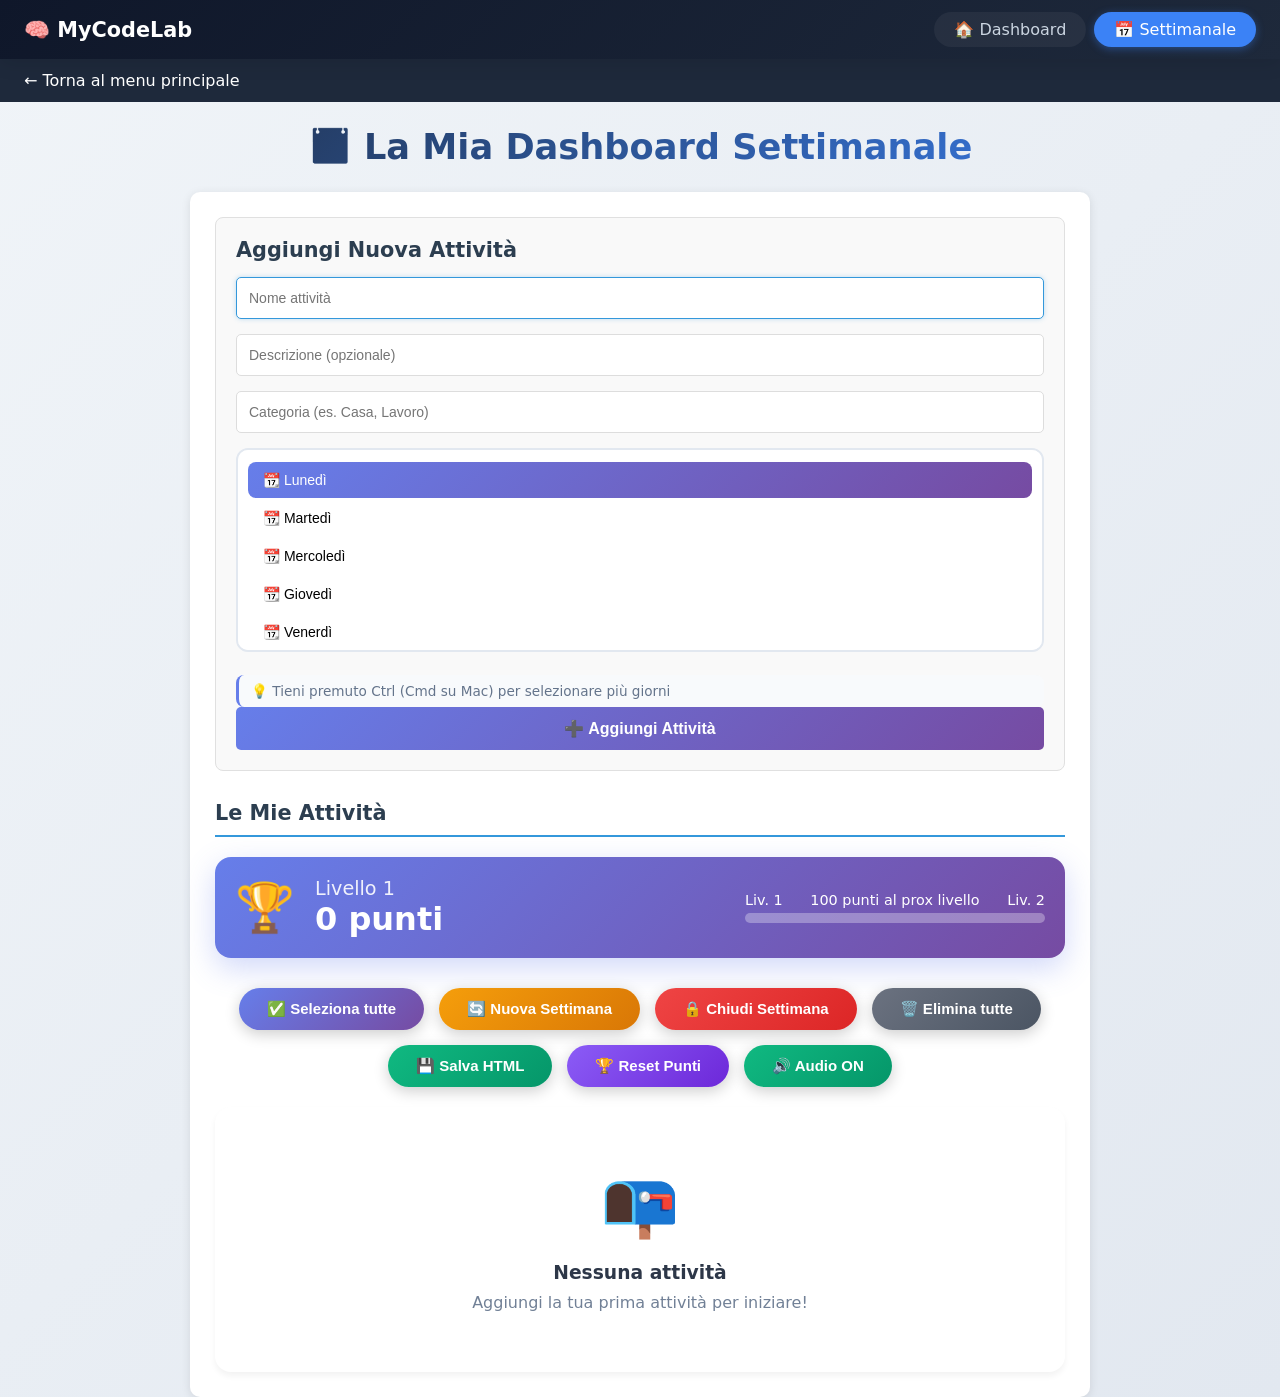
==== tools/index.html @ 1055162e "Primo commit: struttura unificata e dashboard settimanale" ====
<!DOCTYPE html>
<html lang="it">
<head>
    <meta charset="UTF-8">
    <meta name="viewport" content="width=device-width, initial-scale=1.0">
    <title>La Mia Dashboard Settimanale</title>
    <link rel="stylesheet" href="style.css">
    <link rel="stylesheet" href="../shared.css">
    <link rel="stylesheet" href="../navbar.css">
</head>
<body>
    <div class="navbar-universale">
        <div class="navbar-container">
            <div class="navbar-logo">
                🧠 MyCodeLab
            </div>
            <div class="navbar-links">
                <a href="../index.html" class="navbar-link">🏠 Dashboard</a>
                <a href="index.html" class="navbar-link active">📅 Settimanale</a>
            </div>
        </div>
    </div>
    <div style="background: #1e293b; color: white; padding: 12px 24px; margin-bottom: 24px;">
        <a href="../index.html" style="color: white; text-decoration: none; font-weight: 500;">← Torna al menu principale</a>
    </div>

    <h1>📅 La Mia Dashboard Settimanale</h1>

    <div class="contenitore">
        <!-- Zona per inserire una nuova attività -->
        <div class="nuova-attivita">
            <h2>Aggiungi Nuova Attività</h2>
            <input type="text" id="nomeInput" placeholder="Nome attività">
            <input type="text" id="descrizioneInput" placeholder="Descrizione (opzionale)">
            <input type="text" id="categoriaInput" placeholder="Categoria (es. Casa, Lavoro)">
            
            <!-- Menu a tendina MULTIPLO per scegliere i giorni -->
            <select id="giorniSelect" multiple size="5">
                <option value="Lunedì" selected>📆 Lunedì</option>
                <option value="Martedì">📆 Martedì</option>
                <option value="Mercoledì">📆 Mercoledì</option>
                <option value="Giovedì">📆 Giovedì</option>
                <option value="Venerdì">📆 Venerdì</option>
                <option value="Sabato">📆 Sabato</option>
                <option value="Domenica">📆 Domenica</option>
            </select>
            <small class="messaggio-aiuto">
                💡 Tieni premuto Ctrl (Cmd su Mac) per selezionare più giorni
            </small>
            <button id="aggiungiBtn">➕ Aggiungi Attività</button>
        </div>

        <!-- Zona dove visualizzeremo l'elenco delle attività -->
        <div class="lista-attivita">
            <h2>Le Mie Attività</h2>
            <div id="contenitoreAttivita">
                <!-- Qui dentro JavaScript inserirà dinamicamente tutte le attività -->
                <p style="text-align: center; color: #666;">Nessuna attività presente. Aggiungine una!</p>
            </div>
        </div>
    </div>

    <script src="script.js"></script>
    <script>
    // Evidenzia la voce corretta nella navbar
    const path = window.location.pathname;
    if (path.includes("tools/index.html") || path.includes("/tools/")) {
        document.getElementById("nav-weekly")?.classList.add("active");
    } else {
        document.getElementById("nav-home")?.classList.add("active");
    }
</script>
</body>
</html>
---- tools/style.css ----
/* Impostazioni generali per tutta la pagina */
body {
    font-family: 'Segoe UI', Tahoma, Geneva, Verdana, sans-serif;
    background-color: #f4f7f9;
    margin: 0;
    padding: 20px;
    color: #333;
}

/* Stile del titolo principale */
h1 {
    text-align: center;
    color: #2c3e50;
    margin-bottom: 30px;
}

/* Contenitore principale che tiene insieme le due sezioni */
.contenitore {
    max-width: 900px;
    margin: 0 auto;
    background-color: white;
    border-radius: 10px;
    box-shadow: 0 2px 10px rgba(0,0,0,0.1);
    padding: 25px;
}

/* Sezione per aggiungere nuove attività */
.nuova-attivita {
    background-color: #f9f9f9;
    border-radius: 8px;
    padding: 20px;
    margin-bottom: 30px;
    border: 1px solid #e0e0e0;
}

.nuova-attivita h2 {
    margin-top: 0;
    color: #2c3e50;
    font-size: 1.3em;
    margin-bottom: 15px;
}

/* Stile per tutti i campi di input e il menu a tendina */
.nuova-attivita input,
.nuova-attivita select {
    width: 100%;
    padding: 12px;
    margin-bottom: 15px;
    border: 1px solid #ddd;
    border-radius: 5px;
    font-size: 14px;
    box-sizing: border-box;
}

.nuova-attivita input:focus,
.nuova-attivita select:focus {
    outline: none;
    border-color: #3498db;
    box-shadow: 0 0 5px rgba(52,152,219,0.3);
}

/* Stile del pulsante Aggiungi */
#aggiungiBtn {
    background-color: #3498db;
    color: white;
    border: none;
    padding: 12px 25px;
    border-radius: 5px;
    cursor: pointer;
    font-size: 16px;
    font-weight: bold;
    width: 100%;
    transition: background-color 0.3s;
}

#aggiungiBtn:hover {
    background-color: #2980b9;
}

/* Sezione della lista attività */
.lista-attivita h2 {
    color: #2c3e50;
    font-size: 1.3em;
    margin-bottom: 20px;
    border-bottom: 2px solid #3498db;
    padding-bottom: 10px;
}

/* Contenitore dove vanno le singole attività */
#contenitoreAttivita {
    min-height: 200px;
}

/* Stile di ogni singola attività (sarà creato da JavaScript) */
.attivita {
    background-color: white;
    border: 1px solid #e0e0e0;
    border-radius: 6px;
    padding: 15px;
    margin-bottom: 10px;
    display: flex;
    justify-content: space-between;
    align-items: center;
    transition: transform 0.2s, box-shadow 0.2s;
}

.attivita:hover {
    box-shadow: 0 3px 8px rgba(0,0,0,0.1);
    transform: translateY(-2px);
}

/* Contenitore delle informazioni dell'attività */
.info-attivita {
    flex: 1;
}

/* Nome dell'attività */
.nome-attivita {
    font-weight: bold;
    font-size: 1.1em;
    margin-bottom: 5px;
}

/* Dettagli aggiuntivi (descrizione, categoria, giorno) */
.dettagli-attivita {
    font-size: 0.9em;
    color: #666;
}

.dettagli-attivita span {
    margin-right: 15px;
}

/* Colori per lo stato */
.attivita.svolta .nome-attivita {
    color: #27ae60;  /* Verde per svolto */
}

.attivita.non-svolta .nome-attivita {
    color: #c0392b;  /* Rosso per non svolto */
}

/* Stile dei pulsanti delle attività */
.pulsanti-attivita {
    display: flex;
    gap: 8px;
}

.btn-stato {
    padding: 8px 15px;
    border: none;
    border-radius: 4px;
    cursor: pointer;
    font-size: 0.9em;
    font-weight: bold;
    transition: background-color 0.3s;
}

.btn-stato.svolto {
    background-color: #27ae60;
    color: white;
}

.btn-stato.svolto:hover {
    background-color: #219a52;
}

.btn-stato.non-svolto {
    background-color: #c0392b;
    color: white;
}

.btn-stato.non-svolto:hover {
    background-color: #a93226;
}

.btn-elimina {
    background-color: #7f8c8d;
    color: white;
    border: none;
    padding: 8px 12px;
    border-radius: 4px;
    cursor: pointer;
    font-size: 0.9em;
    transition: background-color 0.3s;
}

.btn-elimina:hover {
    background-color: #6c7a7d;
}

/* Messaggio quando non ci sono attività */
.messaggio-vuoto {
    text-align: center;
    color: #95a5a6;
    padding: 40px 20px;
    background-color: #f9f9f9;
    border-radius: 6px;
    font-style: italic;
}

/* Stili per i diversi stati */
.attivita.da_fare .nome-attivita {
    color: #c0392b;  /* Rosso */
}

.attivita.rimandato .nome-attivita {
    color: #f39c12;  /* Arancione */
}

.attivita.fatto .nome-attivita {
    color: #27ae60;  /* Verde */
}

/* Stile per i pulsanti di stato */
.btn-stato.da_fare {
    background-color: #c0392b;
    color: white;
}

.btn-stato.rimandato {
    background-color: #f39c12;
    color: white;
}

.btn-stato.fatto {
    background-color: #27ae60;
    color: white;
}

.btn-stato.da_fare:hover {
    background-color: #a93226;
}

.btn-stato.rimandato:hover {
    background-color: #e67e22;
}

.btn-stato.fatto:hover {
    background-color: #219a52;
}

/* Stile per il pulsante modifica */
.btn-modifica {
    background-color: #3498db;
    color: white;
    border: none;
    padding: 8px 12px;
    border-radius: 4px;
    cursor: pointer;
    font-size: 0.9em;
    transition: background-color 0.3s;
}

.btn-modifica:hover {
    background-color: #2980b9;
}

/* Effetto bagliore di base (poi personalizzato da JavaScript) */
.attivita {
    transition: box-shadow 0.3s ease, transform 0.2s;
}

.attivita:hover {
    transform: translateY(-2px);
}

/* Stile per il select multiplo */
#giorniSelect[multiple] {
    height: auto;
    min-height: 120px;
    background-color: white;
}

#giorniSelect[multiple] option {
    padding: 8px 12px;
    margin: 2px 0;
    border-radius: 4px;
}

#giorniSelect[multiple] option:checked {
    background-color: #3498db;
    color: white;
}

/* Piccola nota per l'utente */
small {
    font-size: 0.85em;
    color: #666;
    margin-top: 5px;
}
---- shared.css ----
/* shared.css - Stile premium unificato per tutti gli strumenti */
:root {
    --primary: #3b82f6;
    --primary-dark: #2563eb;
    --secondary: #8b5cf6;
    --dark: #1e293b;
    --gray: #64748b;
    --light: #f8fafc;
    --success: #10b981;
    --warning: #f59e0b;
    --danger: #ef4444;
}

* {
    margin: 0;
    padding: 0;
    box-sizing: border-box;
}

body {
    font-family: 'Inter', system-ui, -apple-system, 'Segoe UI', Roboto, sans-serif;
    background: linear-gradient(135deg, #f0f4f8 0%, #e2e8f0 100%);
    min-height: 100vh;
    padding: 0;
}

/* Navbar premium */
.navbar-premium {
    background: linear-gradient(135deg, var(--dark) 0%, #0f172a 100%);
    backdrop-filter: blur(10px);
    padding: 0 32px;
    box-shadow: 0 4px 20px rgba(0,0,0,0.1);
    position: sticky;
    top: 0;
    z-index: 1000;
}

.navbar-container {
    max-width: 1400px;
    margin: 0 auto;
    display: flex;
    align-items: center;
    justify-content: space-between;
    flex-wrap: wrap;
    padding: 12px 0;
}

.navbar-logo {
    display: flex;
    align-items: center;
    gap: 8px;
    font-size: 1.4rem;
    font-weight: 700;
    color: white;
}

.navbar-links {
    display: flex;
    gap: 8px;
    flex-wrap: wrap;
}

.navbar-link {
    color: #cbd5e1;
    text-decoration: none;
    padding: 8px 18px;
    border-radius: 40px;
    font-weight: 500;
    transition: all 0.2s ease;
    background: rgba(255,255,255,0.05);
}

.navbar-link:hover {
    background: var(--primary);
    color: white;
    transform: translateY(-1px);
}

.navbar-link.active {
    background: var(--primary);
    color: white;
    box-shadow: 0 2px 8px rgba(59,130,246,0.4);
}

/* Container principale */
.container-premium {
    max-width: 1200px;
    margin: 0 auto;
    padding: 32px 24px;
}

/* Card premium */
.card-premium {
    background: rgba(255,255,255,0.95);
    backdrop-filter: blur(10px);
    border-radius: 24px;
    box-shadow: 0 20px 35px -10px rgba(0,0,0,0.1);
    padding: 28px;
    transition: transform 0.2s, box-shadow 0.2s;
}

.card-premium:hover {
    transform: translateY(-2px);
    box-shadow: 0 25px 40px -12px rgba(0,0,0,0.15);
}

/* Pulsanti premium */
.btn-premium {
    background: linear-gradient(135deg, var(--primary) 0%, var(--secondary) 100%);
    border: none;
    padding: 12px 28px;
    border-radius: 40px;
    color: white;
    font-weight: 600;
    cursor: pointer;
    transition: all 0.2s;
    font-size: 0.95rem;
}

.btn-premium:hover {
    transform: scale(1.02);
    box-shadow: 0 8px 20px rgba(59,130,246,0.4);
}

.btn-outline {
    background: transparent;
    border: 2px solid var(--primary);
    color: var(--primary);
}

.btn-outline:hover {
    background: var(--primary);
    color: white;
}

/* Titoli */
h1 {
    font-size: 2.2rem;
    font-weight: 700;
    background: linear-gradient(135deg, var(--dark) 0%, var(--primary) 100%);
    -webkit-background-clip: text;
    background-clip: text;
    color: transparent;
    margin-bottom: 24px;
}

h2 {
    font-size: 1.5rem;
    font-weight: 600;
    color: var(--dark);
    margin-bottom: 16px;
}

/* Responsive */
@media (max-width: 768px) {
    .navbar-container {
        flex-direction: column;
        gap: 12px;
        padding: 16px;
    }
    .container-premium {
        padding: 20px 16px;
    }
    h1 { font-size: 1.6rem; }
}
---- navbar.css ----
/* navbar.css - Solo per la barra di navigazione, non interferisce con altri stili */
.navbar-universale {
    background: linear-gradient(135deg, #0f172a 0%, #1e293b 100%);
    padding: 0 24px;
    box-shadow: 0 4px 20px rgba(0,0,0,0.1);
    position: sticky;
    top: 0;
    z-index: 1000;
}

.navbar-container {
    max-width: 1400px;
    margin: 0 auto;
    display: flex;
    align-items: center;
    justify-content: space-between;
    flex-wrap: wrap;
    padding: 12px 0;
    gap: 16px;
}

.navbar-logo {
    display: flex;
    align-items: center;
    gap: 10px;
    font-size: 1.3rem;
    font-weight: 700;
    color: white;
}

.navbar-links {
    display: flex;
    gap: 8px;
    flex-wrap: wrap;
}

.navbar-link {
    color: #cbd5e1;
    text-decoration: none;
    padding: 8px 20px;
    border-radius: 40px;
    font-weight: 500;
    transition: all 0.2s ease;
    background: rgba(255,255,255,0.05);
    display: inline-flex;
    align-items: center;
    gap: 8px;
}

.navbar-link:hover {
    background: #3b82f6;
    color: white;
    transform: translateY(-1px);
}

.navbar-link.active {
    background: #3b82f6;
    color: white;
    box-shadow: 0 2px 8px rgba(59,130,246,0.4);
}

@media (max-width: 700px) {
    .navbar-container {
        flex-direction: column;
        text-align: center;
    }
}
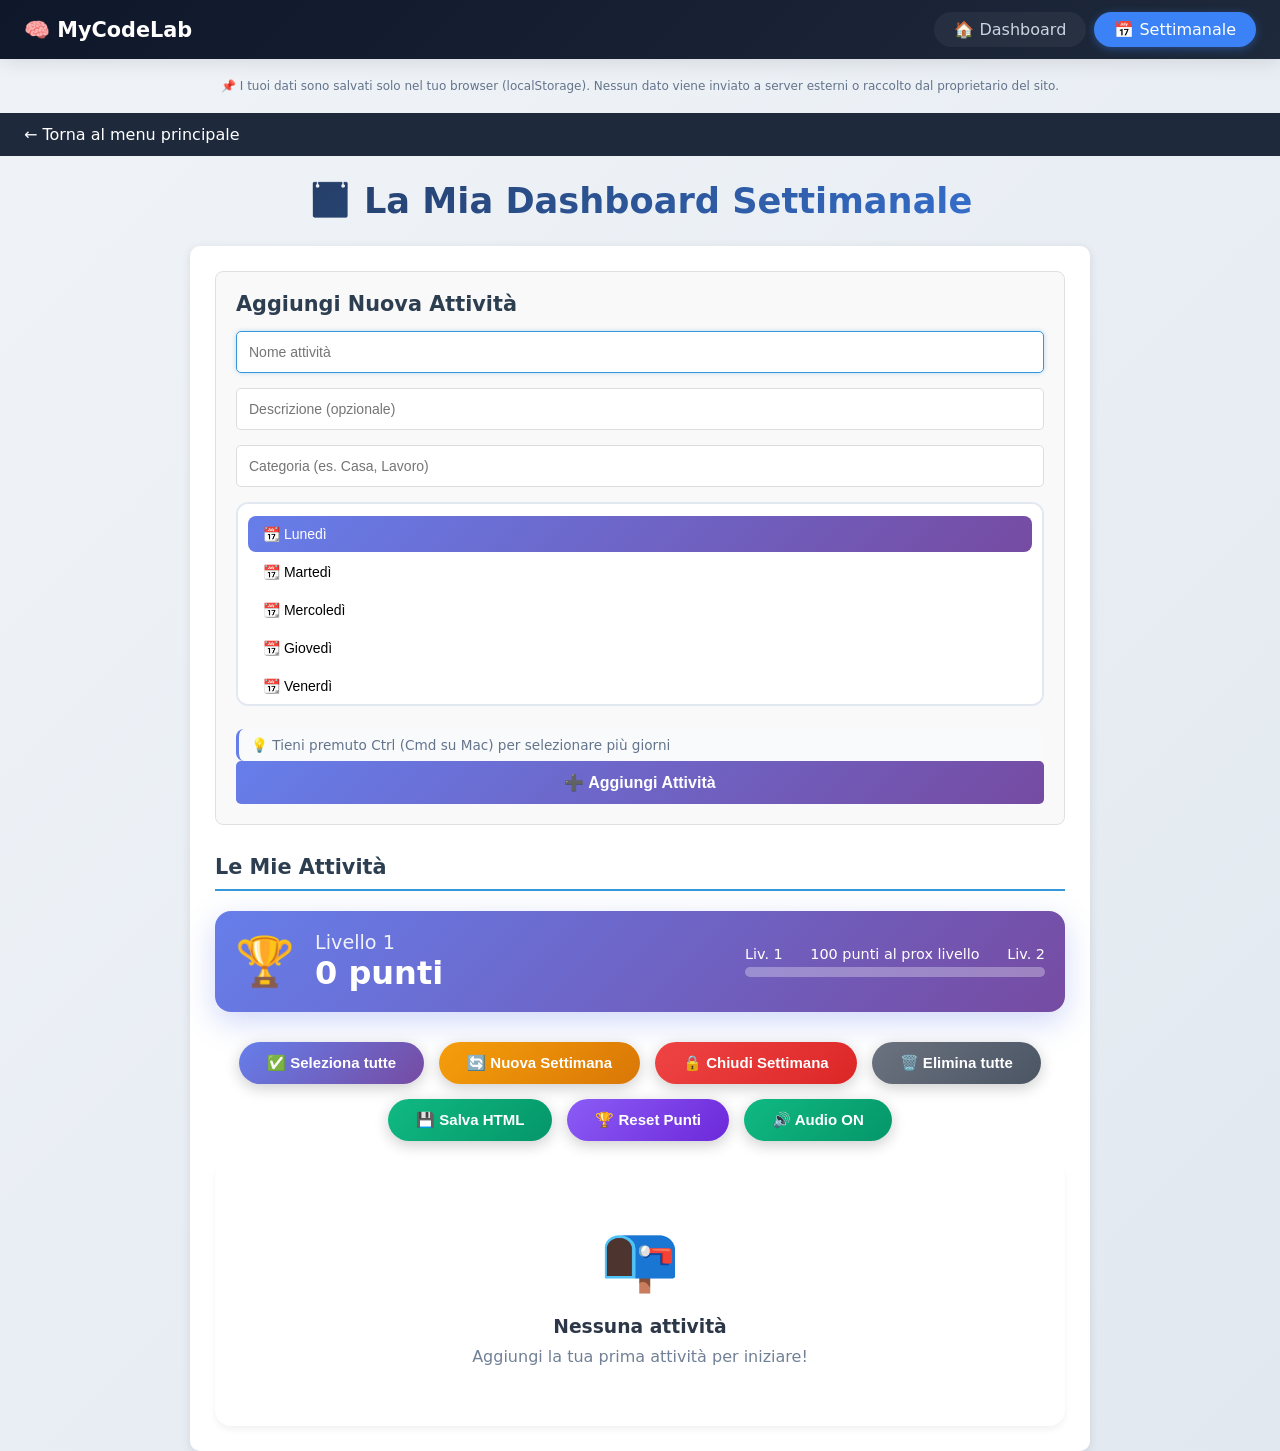
==== commit 8ac2baa1: "Sito Legale" ====
--- a/tools/index.html
+++ b/tools/index.html
@@ -7,6 +7,7 @@
     <link rel="stylesheet" href="style.css">
     <link rel="stylesheet" href="../shared.css">
     <link rel="stylesheet" href="../navbar.css">
+    <meta name="robots" content="noindex, nofollow">
 </head>
 <body>
     <div class="navbar-universale">
@@ -19,6 +20,10 @@
                 <a href="index.html" class="navbar-link active">📅 Settimanale</a>
             </div>
         </div>
+    </div>
+    <div style="font-size: 12px; text-align: center; padding: 20px; color: #64748b;">
+        📌 I tuoi dati sono salvati solo nel tuo browser (localStorage). 
+        Nessun dato viene inviato a server esterni o raccolto dal proprietario del sito.
     </div>
     <div style="background: #1e293b; color: white; padding: 12px 24px; margin-bottom: 24px;">
         <a href="../index.html" style="color: white; text-decoration: none; font-weight: 500;">← Torna al menu principale</a>
